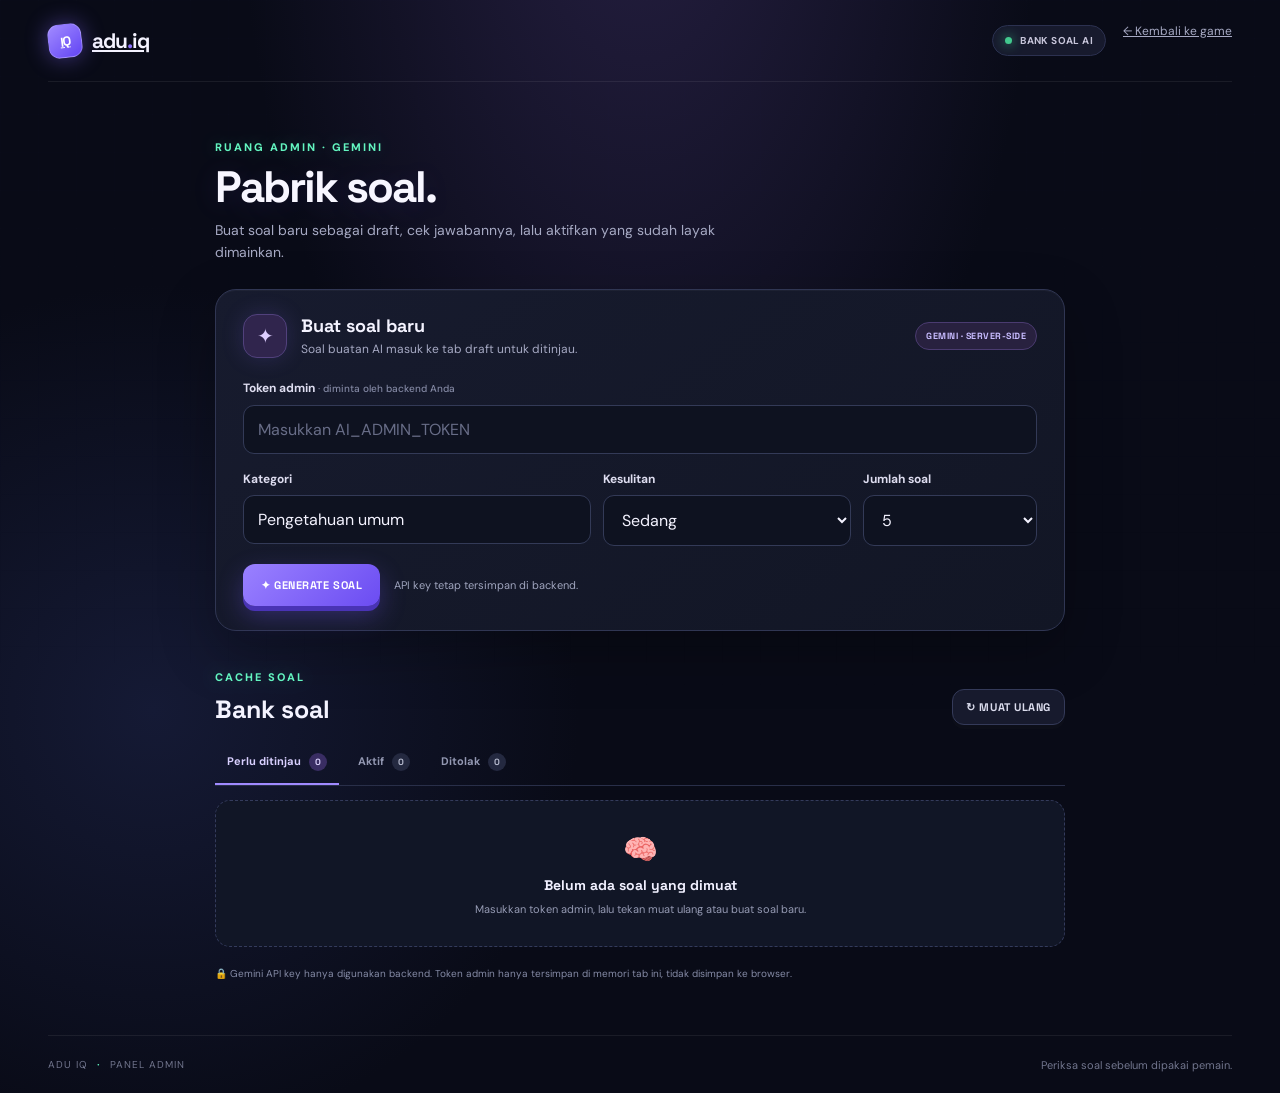
==== admin.html @ 0834efbc "Tambahkan game Adu IQ dan panel soal AI" ====
<!doctype html>
<html lang="id">
<head>
  <meta charset="utf-8" />
  <meta name="viewport" content="width=device-width, initial-scale=1" />
  <meta name="theme-color" content="#090b17" />
  <title>Bank Soal AI — Adu IQ</title>
  <link rel="preconnect" href="https://fonts.googleapis.com" />
  <link rel="preconnect" href="https://fonts.gstatic.com" crossorigin />
  <link href="https://fonts.googleapis.com/css2?family=DM+Sans:wght@400;500;600;700;800&family=Space+Grotesk:wght@500;600;700&display=swap" rel="stylesheet" />
  <link rel="stylesheet" href="styles.css" />
  <link rel="stylesheet" href="admin.css" />
  <link rel="stylesheet" href="ai.css" />
</head>
<body>
  <div class="app-shell">
    <header class="topbar">
      <a class="brand" href="./"><span class="brand-mark">IQ</span><span>adu<span class="brand-accent">.</span>iq</span></a>
      <div class="topbar-right"><span class="online"><i></i> BANK SOAL AI</span><a class="back-link" href="./">← Kembali ke game</a></div>
    </header>
    <main class="main-content admin-main">
      <div class="admin-intro"><span class="eyebrow">RUANG ADMIN · GEMINI</span><h1 class="page-title">Pabrik soal.</h1><p class="page-sub">Buat soal baru sebagai draft, cek jawabannya, lalu aktifkan yang sudah layak dimainkan.</p></div>
      <section class="panel admin-generator">
        <div class="admin-panel-title"><div><span class="admin-icon">✦</span><div><h2>Buat soal baru</h2><p>Soal buatan AI masuk ke tab draft untuk ditinjau.</p></div></div><span class="provider-chip">GEMINI · SERVER-SIDE</span></div>
        <form id="admin-form">
          <label class="field-label" for="admin-token">Token admin <small>· diminta oleh backend Anda</small></label>
          <input class="input" id="admin-token" type="password" autocomplete="current-password" placeholder="Masukkan AI_ADMIN_TOKEN" required />
          <div class="admin-fields">
            <div><label class="field-label" for="category">Kategori</label><input class="input" id="category" maxlength="60" value="Pengetahuan umum" /></div>
            <div><label class="field-label" for="difficulty">Kesulitan</label><select class="select" id="difficulty"><option value="mudah">Mudah</option><option value="sedang" selected>Sedang</option><option value="sulit">Sulit</option></select></div>
            <div><label class="field-label" for="count">Jumlah soal</label><select class="select" id="count"><option>3</option><option selected>5</option><option>10</option></select></div>
          </div>
          <div class="admin-actions"><button class="btn btn-primary" id="generate-btn" type="submit">✦ Generate soal</button><span class="admin-status" id="admin-status">API key tetap tersimpan di backend.</span></div>
        </form>
        <div class="setup-hint" id="setup-hint" hidden></div>
      </section>
      <section class="bank-section">
        <div class="bank-header"><div><span class="eyebrow">CACHE SOAL</span><h2>Bank soal</h2></div><button class="btn btn-outline btn-small" id="refresh-btn">↻ Muat ulang</button></div>
        <nav class="bank-tabs" aria-label="Status soal"><button class="bank-tab active" data-status="draft">Perlu ditinjau <span id="count-draft">0</span></button><button class="bank-tab" data-status="active">Aktif <span id="count-active">0</span></button><button class="bank-tab" data-status="rejected">Ditolak <span id="count-rejected">0</span></button></nav>
        <div id="question-list" class="question-list"><div class="empty-bank"><span>🧠</span><strong>Belum ada soal yang dimuat</strong><p>Masukkan token admin, lalu tekan muat ulang atau buat soal baru.</p></div></div>
      </section>
      <div class="security-note">🔒 Gemini API key hanya digunakan backend. Token admin hanya tersimpan di memori tab ini, tidak disimpan ke browser.</div>
    </main>
    <footer><span>ADU IQ <b>·</b> PANEL ADMIN</span><span>Periksa soal sebelum dipakai pemain.</span></footer>
  </div>
  <script src="admin.js"></script>
</body>
</html>
---- styles.css ----
:root{--ink:#19192d;--muted:#77788c;--paper:#f7f7fb;--purple:#7357ef;--purple-dark:#5d42dc;--mint:#a7f0d0;--coral:#ff887a;--line:#e9e8f0;--white:#fff;--shadow:0 18px 50px rgba(34,31,72,.09)}
*{box-sizing:border-box}body{margin:0;background:var(--paper);color:var(--ink);font-family:"DM Sans",sans-serif;min-height:100vh}button,input,select{font:inherit}button{cursor:pointer}.app-shell{max-width:1160px;margin:auto;padding:0 28px}.topbar{height:82px;display:flex;align-items:center;justify-content:space-between;border-bottom:1px solid var(--line)}.brand{display:flex;align-items:center;gap:10px;border:0;background:none;color:var(--ink);font-weight:800;font-size:20px;letter-spacing:-.7px}.brand-mark{width:34px;height:34px;background:var(--purple);color:white;border-radius:11px;display:grid;place-items:center;font:700 13px "Space Grotesk";transform:rotate(-7deg)}.brand-accent{color:var(--purple)}.topbar-right{display:flex;align-items:center;gap:17px}.online{font-size:12px;color:var(--muted);display:flex;align-items:center;gap:8px}.online i{width:7px;height:7px;background:#42c98e;border-radius:50%;box-shadow:0 0 0 4px #42c98e22}.avatar{border:0;background:#ece9ff;color:var(--purple);width:37px;height:37px;border-radius:50%;font-weight:800}.main-content{min-height:calc(100vh - 140px);padding:36px 0 54px}footer{height:58px;border-top:1px solid var(--line);display:flex;align-items:center;justify-content:space-between;font-size:10px;letter-spacing:1px;color:#a1a1b0}footer b{color:var(--purple);padding:0 5px}footer span:last-child{letter-spacing:0;font-size:11px}.hero{display:grid;grid-template-columns:1.03fr .97fr;gap:30px;align-items:center;min-height:360px;background:#fff;border:1px solid var(--line);border-radius:28px;padding:42px 52px;box-shadow:var(--shadow);overflow:hidden;position:relative}.eyebrow{color:var(--purple);font-size:11px;letter-spacing:2px;font-weight:800;text-transform:uppercase}.hero h1,.page-title{font:700 clamp(38px,5vw,62px)/1.02 "Space Grotesk",sans-serif;letter-spacing:-3px;margin:15px 0}.hero h1 em{font-style:normal;color:var(--purple)}.hero p{color:var(--muted);line-height:1.7;max-width:420px;font-size:15px}.hero-actions{display:flex;gap:10px;flex-wrap:wrap;margin-top:27px}.btn{border:0;border-radius:13px;padding:14px 18px;font-size:13px;font-weight:700;transition:.18s ease}.btn:hover{transform:translateY(-2px)}.btn-primary{background:var(--purple);color:#fff;box-shadow:0 8px 20px #7357ef33}.btn-primary:hover{background:var(--purple-dark)}.btn-light{background:#f2f0ff;color:var(--purple)}.btn-outline{background:#fff;border:1px solid var(--line);color:var(--ink)}.btn-small{padding:10px 13px;font-size:12px}.hero-art{height:270px;position:relative;display:grid;place-items:center}.orbit{position:absolute;width:245px;height:245px;border:1px solid #e8e3ff;border-radius:50%;transform:rotate(-22deg)}.orbit:before,.orbit:after{content:"";position:absolute;border:1px solid #f1efff;border-radius:50%;inset:22px}.orbit:after{inset:-18px 30px;transform:rotate(55deg)}.brain-card{width:195px;height:210px;border-radius:28px;background:linear-gradient(145deg,#8066f7,#5f45db);box-shadow:0 22px 48px #654bdb48;transform:rotate(7deg);display:flex;flex-direction:column;align-items:center;justify-content:center;color:white;position:relative;z-index:1}.brain{font-size:76px;line-height:1;filter:drop-shadow(0 7px 4px #402ca066)}.brain-card span:last-child{font:700 15px "Space Grotesk";margin-top:14px;letter-spacing:1px}.float{position:absolute;z-index:2;border-radius:14px;background:#fff;box-shadow:0 9px 25px #221f481a;padding:11px 14px;font-size:12px;font-weight:700}.float.one{top:30px;right:20px;transform:rotate(6deg)}.float.two{bottom:27px;left:12px;transform:rotate(-6deg)}.float.three{right:6px;bottom:40px;background:var(--mint);transform:rotate(5deg)}.float b{color:var(--purple)}.section-heading{display:flex;align-items:end;justify-content:space-between;margin:35px 1px 15px}.section-heading h2{font:700 20px "Space Grotesk";margin:0;letter-spacing:-.5px}.section-heading span{font-size:12px;color:var(--muted)}.mode-grid{display:grid;grid-template-columns:repeat(3,1fr);gap:14px}.mode-card{border:1px solid var(--line);background:#fff;border-radius:19px;padding:22px;min-height:150px;position:relative;transition:.2s}.mode-card:hover{transform:translateY(-3px);box-shadow:var(--shadow)}.mode-icon{font-size:24px;margin-bottom:15px}.mode-card h3{font:700 16px "Space Grotesk";margin:0 0 6px}.mode-card p{margin:0;color:var(--muted);font-size:12px;line-height:1.55}.arrow{position:absolute;right:19px;top:20px;color:#a5a4b3;font-size:18px}.mode-card.highlight{background:#f0edff;border-color:#e6e1ff}.pill{display:inline-flex;padding:6px 9px;background:#e5e0ff;color:var(--purple);font-size:10px;font-weight:800;border-radius:99px;margin-top:12px}.page-wrap{max-width:760px;margin:0 auto}.back-link{border:0;background:none;color:var(--muted);font-size:12px;padding:4px 0;margin-bottom:20px}.back-link:hover{color:var(--purple)}.page-title{font-size:39px;letter-spacing:-2px;margin:8px 0}.page-sub{color:var(--muted);font-size:14px;line-height:1.6;margin:0 0 26px}.panel{background:#fff;border:1px solid var(--line);border-radius:21px;padding:26px;box-shadow:0 10px 30px #221f4808}.field-label{display:block;font-weight:700;font-size:12px;margin-bottom:9px}.input,.select{border:1px solid var(--line);background:#fbfbfd;border-radius:11px;padding:13px 14px;width:100%;outline:none;color:var(--ink)}.input:focus,.select:focus{border-color:#a899ff;box-shadow:0 0 0 3px #7357ef17}.row{display:grid;grid-template-columns:1fr 1fr;gap:14px}.form-row{margin:17px 0}.full{width:100%}.divider{display:flex;align-items:center;gap:14px;color:#aaa;font-size:11px;margin:17px 0}.divider:before,.divider:after{content:"";height:1px;background:var(--line);flex:1}.code-input{text-transform:uppercase;letter-spacing:5px;font:700 21px "Space Grotesk";text-align:center}.room-code{display:inline-flex;align-items:center;gap:12px;background:#f0edff;padding:13px 16px;border-radius:13px;font:700 22px "Space Grotesk";letter-spacing:4px;color:var(--purple)}.room-code button{border:0;background:white;color:var(--purple);border-radius:9px;padding:7px 9px;font-size:11px;letter-spacing:0}.players{display:flex;flex-direction:column;gap:9px;margin:19px 0}.player-row{display:flex;align-items:center;gap:11px;background:#fafafd;border:1px solid #f0eff5;border-radius:12px;padding:10px 12px;font-size:13px}.player-dot{width:31px;height:31px;display:grid;place-items:center;border-radius:10px;background:#e8e4ff;color:var(--purple);font-weight:800}.player-row small{margin-left:auto;color:#36a873;font-size:10px}.notice{background:#fff8e7;color:#8f7027;padding:12px 14px;border-radius:11px;font-size:11px;line-height:1.5;margin:16px 0}.quiz-top{display:flex;align-items:center;justify-content:space-between;margin-bottom:18px}.progress-label{font-size:12px;color:var(--muted);font-weight:700}.progress-label b{color:var(--ink)}.timer{width:52px;height:52px;border-radius:50%;background:#f0edff;color:var(--purple);display:grid;place-items:center;font:700 16px "Space Grotesk";position:relative}.timer.urgent{background:#fff0ed;color:#ea5b4b}.progress{height:6px;border-radius:10px;background:#e9e7f2;overflow:hidden;margin-bottom:26px}.progress div{height:100%;background:var(--purple);border-radius:10px;transition:width .3s}.category-tag{display:inline-flex;color:#7462cf;background:#f2efff;border-radius:7px;padding:6px 9px;font-size:10px;font-weight:800;letter-spacing:.5px;text-transform:uppercase}.question{font:700 clamp(23px,4vw,32px)/1.25 "Space Grotesk";letter-spacing:-1px;margin:14px 0 21px}.answers{display:grid;grid-template-columns:1fr 1fr;gap:10px}.answer{border:1px solid var(--line);background:white;text-align:left;border-radius:13px;padding:15px;display:flex;align-items:center;gap:12px;font-weight:600;font-size:13px;transition:.15s}.answer:hover:not(:disabled){border-color:#b9adff;background:#faf9ff;transform:translateY(-1px)}.answer .letter{width:28px;height:28px;flex:none;border-radius:8px;display:grid;place-items:center;background:#f3f2f7;color:#848395;font:700 12px "Space Grotesk"}.answer.selected{border-color:#8773f5;background:#f4f1ff}.answer.correct{border-color:#69d3a5;background:#edfff6}.answer.wrong{border-color:#ff9b8d;background:#fff3f0}.answer.correct .letter{background:#a7f0d0;color:#16764d}.answer.wrong .letter{background:#ffc5bb;color:#aa4235}.feedback{margin-top:15px;padding:15px;border-radius:13px;display:none;font-size:12px;line-height:1.55}.feedback.show{display:block}.feedback.good{background:#ecfff5;color:#267650}.feedback.bad{background:#fff2ef;color:#a9493d}.quiz-bottom{display:flex;align-items:center;justify-content:space-between;margin-top:18px;color:var(--muted);font-size:11px}.score-chip{background:#f5f4fa;padding:8px 11px;border-radius:9px;font-weight:700;color:var(--ink)}.result-head{text-align:center;padding:26px 0 15px}.result-emoji{font-size:48px}.result-head .page-title{margin:8px 0}.result-head p{color:var(--muted);font-size:13px}.result-score{display:inline-flex;align-items:baseline;gap:6px;background:#f0edff;border-radius:12px;padding:9px 14px;color:var(--purple);font:700 20px "Space Grotesk"}.result-score small{font:600 10px "DM Sans";color:#8173c9}.result-stats{display:grid;grid-template-columns:repeat(3,1fr);gap:10px;margin:22px 0}.stat{background:#fafafd;border:1px solid #f0eff5;padding:14px;border-radius:13px;text-align:center}.stat strong{font:700 21px "Space Grotesk";display:block}.stat span{font-size:10px;color:var(--muted)}.review-list{display:flex;flex-direction:column;gap:9px}.review-row{display:flex;align-items:flex-start;gap:10px;padding:12px;background:#fafafd;border-radius:11px;font-size:12px}.review-icon{font-size:15px}.review-row strong{display:block;margin-bottom:3px}.review-row small{color:var(--muted);line-height:1.45}.result-actions{display:flex;justify-content:center;gap:10px;margin-top:20px}.instructions{display:grid;gap:10px}.instruction{display:flex;gap:13px;padding:15px;background:#fafafd;border-radius:13px}.instruction b{color:var(--purple);font:700 16px "Space Grotesk"}.instruction strong{font-size:13px}.instruction p{margin:4px 0 0;color:var(--muted);font-size:11px;line-height:1.5}.settings-line{display:flex;align-items:center;justify-content:space-between;padding:17px 0;border-bottom:1px solid var(--line)}.settings-line:last-child{border:0}.settings-line strong{font-size:13px}.settings-line small{display:block;color:var(--muted);font-size:11px;margin-top:3px}.switch{accent-color:var(--purple);width:18px;height:18px}.toast{position:fixed;bottom:23px;left:50%;transform:translate(-50%,15px);padding:12px 17px;background:#24233c;color:white;border-radius:11px;font-size:12px;opacity:0;pointer-events:none;transition:.2s;z-index:10;box-shadow:var(--shadow)}.toast.show{opacity:1;transform:translate(-50%,0)}.empty-room{text-align:center;padding:24px;background:#fafafd;border-radius:14px}.empty-room .room-emoji{font-size:32px}.empty-room strong{display:block;font-size:13px;margin:7px}.empty-room p{font-size:11px;color:var(--muted);line-height:1.5;max-width:330px;margin:0 auto}
@media(max-width:760px){.app-shell{padding:0 17px}.topbar{height:68px}.main-content{padding:22px 0 35px}.hero{grid-template-columns:1fr;padding:30px 25px;gap:0}.hero h1{font-size:45px}.hero-art{height:220px;grid-row:1}.brain-card{width:155px;height:170px}.brain{font-size:60px}.orbit{width:200px;height:200px}.float.one{right:10%}.float.two{left:6%}.float.three{right:6%}.mode-grid{grid-template-columns:1fr}.mode-card{min-height:125px}.section-heading{margin-top:27px}.section-heading span{font-size:10px}.page-title{font-size:34px}.panel{padding:20px}.answers{grid-template-columns:1fr}.answer{padding:12px}.row{grid-template-columns:1fr}.result-stats{gap:6px}.stat{padding:11px 5px}.stat strong{font-size:18px}footer{font-size:9px}footer span:last-child{max-width:150px;text-align:right;font-size:10px}.online{display:none}}

/* Arcade skin: move the interface from a web dashboard into a playful game HUD. */
:root{--ink:#f4f3ff;--muted:#a6a9c3;--paper:#090b17;--purple:#8c72ff;--purple-dark:#7156f2;--mint:#63f5c0;--coral:#ff7a8c;--line:#252a42;--white:#14182a;--shadow:0 18px 60px #0008}
body{background:radial-gradient(ellipse at 50% -20%,#272044 0,transparent 45%),radial-gradient(circle at 12% 65%,#151a35 0,transparent 32%),#090b17;color:var(--ink);overflow-x:hidden}
body:before{content:"";position:fixed;inset:0;pointer-events:none;opacity:.18;z-index:-1;background-image:linear-gradient(#42496b22 1px,transparent 1px),linear-gradient(90deg,#42496b22 1px,transparent 1px);background-size:38px 38px;mask-image:linear-gradient(to bottom,#000,transparent 88%)}
.app-shell{max-width:1240px}.topbar{border-bottom:1px solid #ffffff12}.brand{color:var(--ink);font:700 21px "Space Grotesk";letter-spacing:-1px}.brand-mark{background:linear-gradient(145deg,#a18aff,#6245f4);box-shadow:0 0 22px #8066f777;transform:rotate(-7deg);border:1px solid #c1b4ff66}.online{color:#c7c5da;background:#171a2d;border:1px solid #2c3150;padding:8px 12px;border-radius:99px;font-size:10px;letter-spacing:.4px;text-transform:uppercase;font-weight:700}.online i{box-shadow:0 0 12px #42c98e}.avatar{background:#24213c;color:#c9bcff;border:1px solid #55489b;font-family:"Space Grotesk";box-shadow:0 0 15px #7357ef22}.main-content{min-height:calc(100vh - 140px)}footer{color:#71758d;border-top:1px solid #ffffff12}footer b{color:var(--mint)}
.hero{background:linear-gradient(125deg,#15192c 0%,#17152c 52%,#211a3d 100%);border:1px solid #47406e;border-radius:28px;box-shadow:0 20px 70px #0006,inset 0 1px #ffffff12;position:relative}.hero:after{content:"";position:absolute;inset:0;border-radius:inherit;pointer-events:none;background:linear-gradient(110deg,transparent 25%,#ffffff05 49%,transparent 68%)}.hero h1{color:#f8f7ff;text-shadow:0 5px 35px #8d72ff38}.hero h1 em{color:#a394ff;text-shadow:0 0 27px #8c72ff77}.eyebrow{color:var(--mint);text-shadow:0 0 18px #63f5c055}.hero p{color:#adb0c6}.btn{position:relative;isolation:isolate;overflow:hidden;border-radius:12px;text-transform:uppercase;letter-spacing:.55px;font:700 11px "Space Grotesk";transition:transform .14s cubic-bezier(.2,.9,.3,1.4),box-shadow .2s,background .2s,border-color .2s}.btn:active,.btn.is-pressed{transform:translateY(2px) scale(.97)!important}.btn-primary{background:linear-gradient(135deg,#9a81ff,#6b4cf2);box-shadow:0 5px 0 #4933b5,0 10px 26px #7357ef55;color:white}.btn-primary:hover{background:linear-gradient(135deg,#ad9aff,#8066ff);box-shadow:0 5px 0 #4933b5,0 0 28px #8b73ff77}.btn-light{background:#252141;border:1px solid #514580;color:#d8ceff;box-shadow:0 4px 0 #171329}.btn-outline{background:#171a2d;border:1px solid #343a59;color:#dbdced;box-shadow:0 4px 0 #0c0e19}.btn-outline:hover,.btn-light:hover{border-color:#8c72ff;box-shadow:0 4px 0 #0c0e19,0 0 18px #7357ef44}.hero-art{filter:saturate(1.1)}.orbit{border-color:#8271d444;animation:orbit-spin 24s linear infinite}.orbit:before,.orbit:after{border-color:#887aff26}.brain-card{background:linear-gradient(145deg,#a18aff,#5f42e9);box-shadow:0 20px 52px #7657ff55,0 0 60px #7557ff22;animation:float-card 4s ease-in-out infinite}.brain{filter:drop-shadow(0 8px 6px #28136588);animation:brain-bob 3s ease-in-out infinite}.float{background:#20243a;color:#e7e6f2;border:1px solid #383e5f;box-shadow:0 10px 30px #0006;animation:float-card 4s ease-in-out infinite}.float.two{animation-delay:-1.2s}.float.three{animation-delay:-2.3s;background:#163c38;color:#adffe0;border-color:#32756a}.float b{color:#ae9dff}.section-heading h2{color:#f5f4ff}.section-heading span{color:#898da8}.mode-card{background:linear-gradient(145deg,#161a2d,#121626);border:1px solid #292f49;box-shadow:0 9px 26px #0003;color:var(--ink)}.mode-card:hover{border-color:#7965db;box-shadow:0 10px 34px #513bb433,0 0 0 1px #8a75ef22}.mode-card.highlight{background:linear-gradient(145deg,#211d3c,#181a30);border-color:#51427f}.mode-icon{filter:drop-shadow(0 0 10px #8d72ff33)}.mode-card h3{color:#f6f4ff}.mode-card p{color:#a0a4bd}.arrow{color:#9e91ed}.pill{background:#31275c;color:#c8baff;border:1px solid #514182}
.back-link{color:#a6a9c3}.back-link:hover{color:var(--mint)}.page-title{color:#f7f6ff;text-shadow:0 4px 28px #8c72ff22}.page-sub{color:#a6a9c3}.panel{background:linear-gradient(145deg,#171b2e,#121625);border:1px solid #303653;box-shadow:0 20px 55px #0004,inset 0 1px #ffffff09}.field-label{color:#deddf0}.input,.select{background:#0e1220;border:1px solid #333a57;color:#f4f3ff}.input::placeholder{color:#686d87}.input:focus,.select:focus{border-color:#8872fa;box-shadow:0 0 0 3px #7357ef22}.divider{color:#747994}.divider:before,.divider:after{background:#303653}.code-input{color:#c2b3ff}.room-code{background:#282244;color:#c7baff;border:1px solid #544583;box-shadow:0 0 24px #7357ef22}.room-code button{background:#3b315d;color:#e4dcff}.player-row,.empty-room{background:#111626;border:1px solid #292f48;color:#e9e8f6}.player-dot{background:#302752;color:#d6caff}.player-row small{color:#63f5c0}.notice{background:#30291b;color:#ead08b;border:1px solid #5c4b2c}.quiz-top{margin-bottom:16px}.progress-label{color:#a6a9c3;letter-spacing:1px}.progress-label b{color:#f4f3ff}.timer{background:#252044;border:1px solid #514182;color:#c2b1ff;box-shadow:0 0 19px #7357ef2d,inset 0 0 14px #7357ef15}.timer.urgent{background:#3e1e2a;color:#ff9eae;border-color:#a8405d;box-shadow:0 0 20px #ff557755;animation:timer-pulse .7s infinite alternate}.progress{background:#242940;border:1px solid #303653;height:8px}.progress div{background:linear-gradient(90deg,#71f1c4,#a08aff 65%,#d27aff);box-shadow:0 0 14px #9073ff99}.category-tag{color:#c4b7ff;background:#292247;border:1px solid #45396e}.question{color:#f6f5ff;text-shadow:0 4px 20px #0004}.answer{background:#14192a;border:1px solid #303653;color:#e6e6f4;box-shadow:0 3px 0 #0a0c16;text-transform:none;letter-spacing:0;font-family:"DM Sans",sans-serif;line-height:1.4;transition:transform .15s cubic-bezier(.2,.9,.3,1.4),border .15s,background .15s,box-shadow .15s}.answer:hover:not(:disabled){border-color:#8974ed;background:#211d38;box-shadow:0 3px 0 #0a0c16,0 0 18px #7357ef29}.answer .letter{background:#272c43;color:#b3b6ca;border:1px solid #3c4260}.answer.selected{border-color:#a291ff;background:#282144;box-shadow:0 0 20px #7357ef44}.answer.correct{border-color:#48c89b;background:#12332e;box-shadow:0 0 22px #49d5a340;animation:answer-pop .32s cubic-bezier(.2,.9,.3,1.3)}.answer.wrong{border-color:#fc718a;background:#3a1b2a;box-shadow:0 0 18px #ff5a7830;animation:answer-shake .3s}.answer.correct .letter{background:#1c634c;color:#a3ffda;border-color:#39a77d}.answer.wrong .letter{background:#743047;color:#ffc3ce;border-color:#a64c67}.feedback.good{background:#12332e;color:#b2ffe0;border:1px solid #2f785f;animation:feedback-in .3s ease-out}.feedback.bad{background:#381d2a;color:#ffc1ca;border:1px solid #814055;animation:feedback-in .3s ease-out}.quiz-bottom{color:#9b9fb7}.score-chip{background:#24213b;color:#d7ccff;border:1px solid #463a70}.result-head p{color:#a6a9c3}.result-score{background:#292246;color:#d0c4ff;border:1px solid #59478e;box-shadow:0 0 25px #7357ef2b}.result-score small{color:#aa9cd9}.stat,.review-row{background:#111626;border:1px solid #292f48;color:#f3f2ff}.stat span,.review-row small{color:#a6a9c3}.instruction{background:#111626;border:1px solid #292f48}.instruction strong{color:#f3f2ff}.instruction p{color:#a6a9c3}.settings-line{border-bottom-color:#303653}.settings-line strong{color:#f2f1ff}.settings-line small{color:#969bb4}.switch{accent-color:#9a81ff}.toast{background:#292641;border:1px solid #625390;box-shadow:0 8px 30px #0008;color:#f6f4ff}
.screen-enter{animation:screen-enter .38s cubic-bezier(.18,.75,.25,1) both}.ripple{position:absolute;z-index:0;border-radius:50%;background:#ffffff55;transform:scale(0);animation:ripple .48s ease-out forwards;pointer-events:none;mix-blend-mode:screen}.answer,.back-link{position:relative;overflow:hidden;touch-action:manipulation}.confetti{position:fixed;z-index:9;top:-12px;left:var(--x);width:7px;height:12px;border-radius:2px;background:var(--c);animation:confetti-fall var(--d) ease-in var(--delay) forwards;pointer-events:none;box-shadow:0 0 8px var(--c)}.no-motion *, .no-motion *:before,.no-motion *:after{animation:none!important;transition:none!important;scroll-behavior:auto!important}
@keyframes screen-enter{from{opacity:0;transform:translateY(14px) scale(.99);filter:blur(3px)}to{opacity:1;transform:translateY(0) scale(1);filter:blur(0)}}@keyframes orbit-spin{to{transform:rotate(338deg)}}@keyframes float-card{0%,100%{translate:0 0}50%{translate:0 -8px}}@keyframes brain-bob{0%,100%{transform:translateY(0) rotate(-2deg)}50%{transform:translateY(-7px) rotate(2deg)}}@keyframes timer-pulse{to{transform:scale(1.08)}}@keyframes answer-pop{50%{transform:scale(1.025)}}@keyframes answer-shake{25%{transform:translateX(-4px)}75%{transform:translateX(4px)}}@keyframes feedback-in{from{opacity:0;transform:translateY(7px)}to{opacity:1;transform:translateY(0)}}@keyframes ripple{to{transform:scale(4);opacity:0}}@keyframes confetti-fall{to{transform:translate3d(var(--drift),110vh,0) rotate(720deg);opacity:.1}}
@media(max-width:760px){.hero{background:linear-gradient(145deg,#171b2d,#201a3a)}.panel{box-shadow:0 13px 40px #0004}.answer:active{transform:scale(.985)}.mode-card{background:linear-gradient(145deg,#161a2d,#121626)}}
@media(prefers-reduced-motion:reduce){*,*:before,*:after{scroll-behavior:auto!important;animation-duration:.01ms!important;animation-iteration-count:1!important;transition-duration:.01ms!important}}
---- admin.css ----
.admin-main {
  max-width: 850px;
  margin: 0 auto;
}
.admin-intro {
  margin: 17px 0 25px;
}
.admin-intro .page-title {
  font-size: 44px;
  margin: 9px 0;
}
.admin-intro .page-sub {
  max-width: 540px;
  margin: 0;
}
.admin-generator {
  padding: 24px 27px;
}
.admin-panel-title,
.admin-panel-title > div,
.admin-actions,
.bank-header {
  display: flex;
  align-items: center;
  justify-content: space-between;
  gap: 14px;
}
.admin-panel-title > div {
  justify-content: flex-start;
}
.admin-icon {
  width: 44px;
  height: 44px;
  border-radius: 14px;
  display: grid;
  place-items: center;
  color: #ddceff;
  background: #30254d;
  border: 1px solid #51417c;
  font-size: 20px;
  box-shadow: 0 0 22px #8c72ff2c;
}
.admin-panel-title h2,
.bank-header h2 {
  margin: 0;
  font: 700 18px "Space Grotesk";
}
.admin-panel-title p {
  margin: 4px 0 0;
  color: #a6a9c3;
  font-size: 12px;
}
.provider-chip {
  color: #c8bcff;
  background: #28213f;
  border: 1px solid #4a3b70;
  border-radius: 99px;
  padding: 7px 10px;
  white-space: nowrap;
  font: 700 9px "Space Grotesk";
  letter-spacing: 0.5px;
}
.admin-generator form {
  margin-top: 22px;
}
.field-label small {
  font-weight: 500;
  color: #8388a3;
}
.admin-fields {
  display: grid;
  grid-template-columns: 1.4fr 1fr 0.7fr;
  gap: 12px;
  margin-top: 17px;
}
.admin-fields .field-label {
  margin-bottom: 8px;
}
.admin-actions {
  justify-content: flex-start;
  margin-top: 18px;
}
.admin-status {
  font-size: 11px;
  color: #9fa4bd;
}
.admin-status.loading {
  color: #c6b5ff;
}
.admin-status.success {
  color: #75e6b7;
}
.admin-status.error {
  color: #ff9aac;
}
.setup-hint {
  margin-top: 14px;
  padding: 13px 15px;
  color: #ffe3a0;
  background: #332a1c;
  border: 1px solid #5f4c2f;
  border-radius: 11px;
  font-size: 12px;
  line-height: 1.6;
}
.bank-section {
  margin-top: 34px;
}
.bank-header {
  align-items: flex-end;
}
.bank-header h2 {
  font-size: 25px;
  margin-top: 7px;
}
.bank-tabs {
  display: flex;
  gap: 7px;
  margin: 17px 0 14px;
  border-bottom: 1px solid #292f49;
}
.bank-tab {
  border: 0;
  background: none;
  color: #9398b2;
  padding: 11px 12px 12px;
  font-size: 11px;
  font-weight: 700;
  border-bottom: 2px solid transparent;
  transition: 0.16s;
}
.bank-tab span {
  margin-left: 5px;
  display: inline-grid;
  place-items: center;
  min-width: 18px;
  height: 18px;
  padding: 0 4px;
  border-radius: 99px;
  background: #242940;
  color: #b9bdd0;
  font: 700 9px "Space Grotesk";
}
.bank-tab.active {
  color: #d9d0ff;
  border-color: #a08aff;
}
.bank-tab.active span {
  background: #392d63;
  color: #ddd4ff;
}
.question-list {
  display: grid;
  gap: 11px;
}
.question-card {
  background: linear-gradient(145deg, #171b2e, #121625);
  border: 1px solid #303653;
  border-radius: 15px;
  padding: 17px 18px;
  box-shadow: 0 10px 28px #0003;
  animation: feedback-in 0.24s ease-out;
}
.question-card-head {
  display: flex;
  align-items: center;
  gap: 7px;
  margin-bottom: 10px;
}
.question-card-head .category-tag {
  font-size: 9px;
}
.status-chip {
  margin-left: auto;
  border-radius: 99px;
  padding: 5px 8px;
  background: #252940;
  color: #c1c5d8;
  font: 700 9px "Space Grotesk";
  text-transform: uppercase;
}
.status-chip.active {
  background: #123c32;
  color: #a3f6d6;
}
.status-chip.rejected {
  background: #3c1d2a;
  color: #ffb7c3;
}
.question-card h3 {
  margin: 0 0 10px;
  color: #f5f4ff;
  font: 600 15px/1.45 "DM Sans";
}
.draft-options {
  display: grid;
  grid-template-columns: 1fr 1fr;
  gap: 7px;
}
.draft-option {
  padding: 8px 10px;
  border-radius: 8px;
  background: #101525;
  border: 1px solid #292f48;
  color: #bfc2d5;
  font-size: 11px;
}
.draft-option.answer {
  color: #a8ffdc;
  background: #12332e;
  border-color: #32755f;
}
.draft-explanation {
  margin-top: 11px;
  color: #a6a9c3;
  font-size: 11px;
  line-height: 1.5;
  padding-left: 10px;
  border-left: 2px solid #7665c6;
}
.question-meta {
  margin-top: 10px;
  color: #777e9b;
  font-size: 9px;
}
.question-card-actions {
  display: flex;
  gap: 8px;
  justify-content: flex-end;
  margin-top: 13px;
}
.question-card-actions .btn {
  padding: 9px 11px;
  font-size: 9px;
}
.btn-success {
  background: #164332;
  color: #aaffda;
  border: 1px solid #2b7658;
  box-shadow: 0 3px 0 #0c251d;
}
.btn-danger {
  background: #3a1d2b;
  color: #ffbfca;
  border: 1px solid #713b51;
  box-shadow: 0 3px 0 #24111a;
}
.empty-bank {
  padding: 30px 18px;
  background: #111626;
  border: 1px dashed #343b5c;
  border-radius: 15px;
  text-align: center;
}
.empty-bank span {
  font-size: 28px;
}
.empty-bank strong {
  display: block;
  color: #f1f0ff;
  margin: 8px;
  font: 700 14px "Space Grotesk";
}
.empty-bank p {
  margin: 0;
  color: #959ab3;
  font-size: 11px;
}
.security-note {
  margin-top: 19px;
  color: #858ba6;
  font-size: 10px;
  line-height: 1.55;
}
.security-note:first-letter {
  color: #63f5c0;
}
@media (max-width: 640px) {
  .admin-generator {
    padding: 19px;
  }
  .admin-panel-title {
    align-items: flex-start;
  }
  .admin-panel-title > div {
    align-items: flex-start;
  }
  .provider-chip {
    font-size: 8px;
  }
  .admin-fields {
    grid-template-columns: 1fr 1fr;
  }
  .admin-fields > div:first-child {
    grid-column: 1/-1;
  }
  .admin-actions {
    align-items: flex-start;
    flex-direction: column;
  }
  .bank-tab {
    font-size: 10px;
    padding: 10px 7px;
  }
  .draft-options {
    grid-template-columns: 1fr;
  }
  .question-card {
    padding: 14px;
  }
  .question-card-actions {
    flex-wrap: wrap;
  }
  .admin-intro .page-title {
    font-size: 38px;
  }
}
---- ai.css ----
.admin-shortcut{font-size:10px;font-weight:800;letter-spacing:.4px;text-transform:uppercase;color:#c9bcff;background:#221d39;border:1px solid #46396c;border-radius:10px;padding:9px 12px;text-decoration:none;transition:.16s}.admin-shortcut:hover{color:#f3ecff;border-color:#9580ff;box-shadow:0 0 16px #8c72ff35}.loading-wrap{min-height:390px;display:flex;flex-direction:column;align-items:center;justify-content:center;text-align:center}.loading-wrap .page-title{font-size:clamp(30px,5vw,48px)}.loading-wrap .page-sub{max-width:400px}.loading-orbit{width:112px;height:112px;border:1px solid #554784;border-radius:50%;display:grid;place-items:center;margin-bottom:25px;box-shadow:0 0 34px #7357ef33,inset 0 0 25px #7357ef22;position:relative;animation:orbit-spin 4s linear infinite}.loading-orbit:before,.loading-orbit:after{content:"";position:absolute;inset:10px;border:1px dashed #9580ff77;border-radius:50%}.loading-orbit:after{inset:-8px 26px;transform:rotate(58deg)}.loading-orbit span{font-size:43px;animation:brain-bob 1.4s ease-in-out infinite}.no-motion *, .no-motion *:before, .no-motion *:after{animation:none!important;transition:none!important;scroll-behavior:auto!important}@media(max-width:760px){.admin-shortcut{font-size:0;padding:9px 10px}.admin-shortcut:first-letter{font-size:14px}}
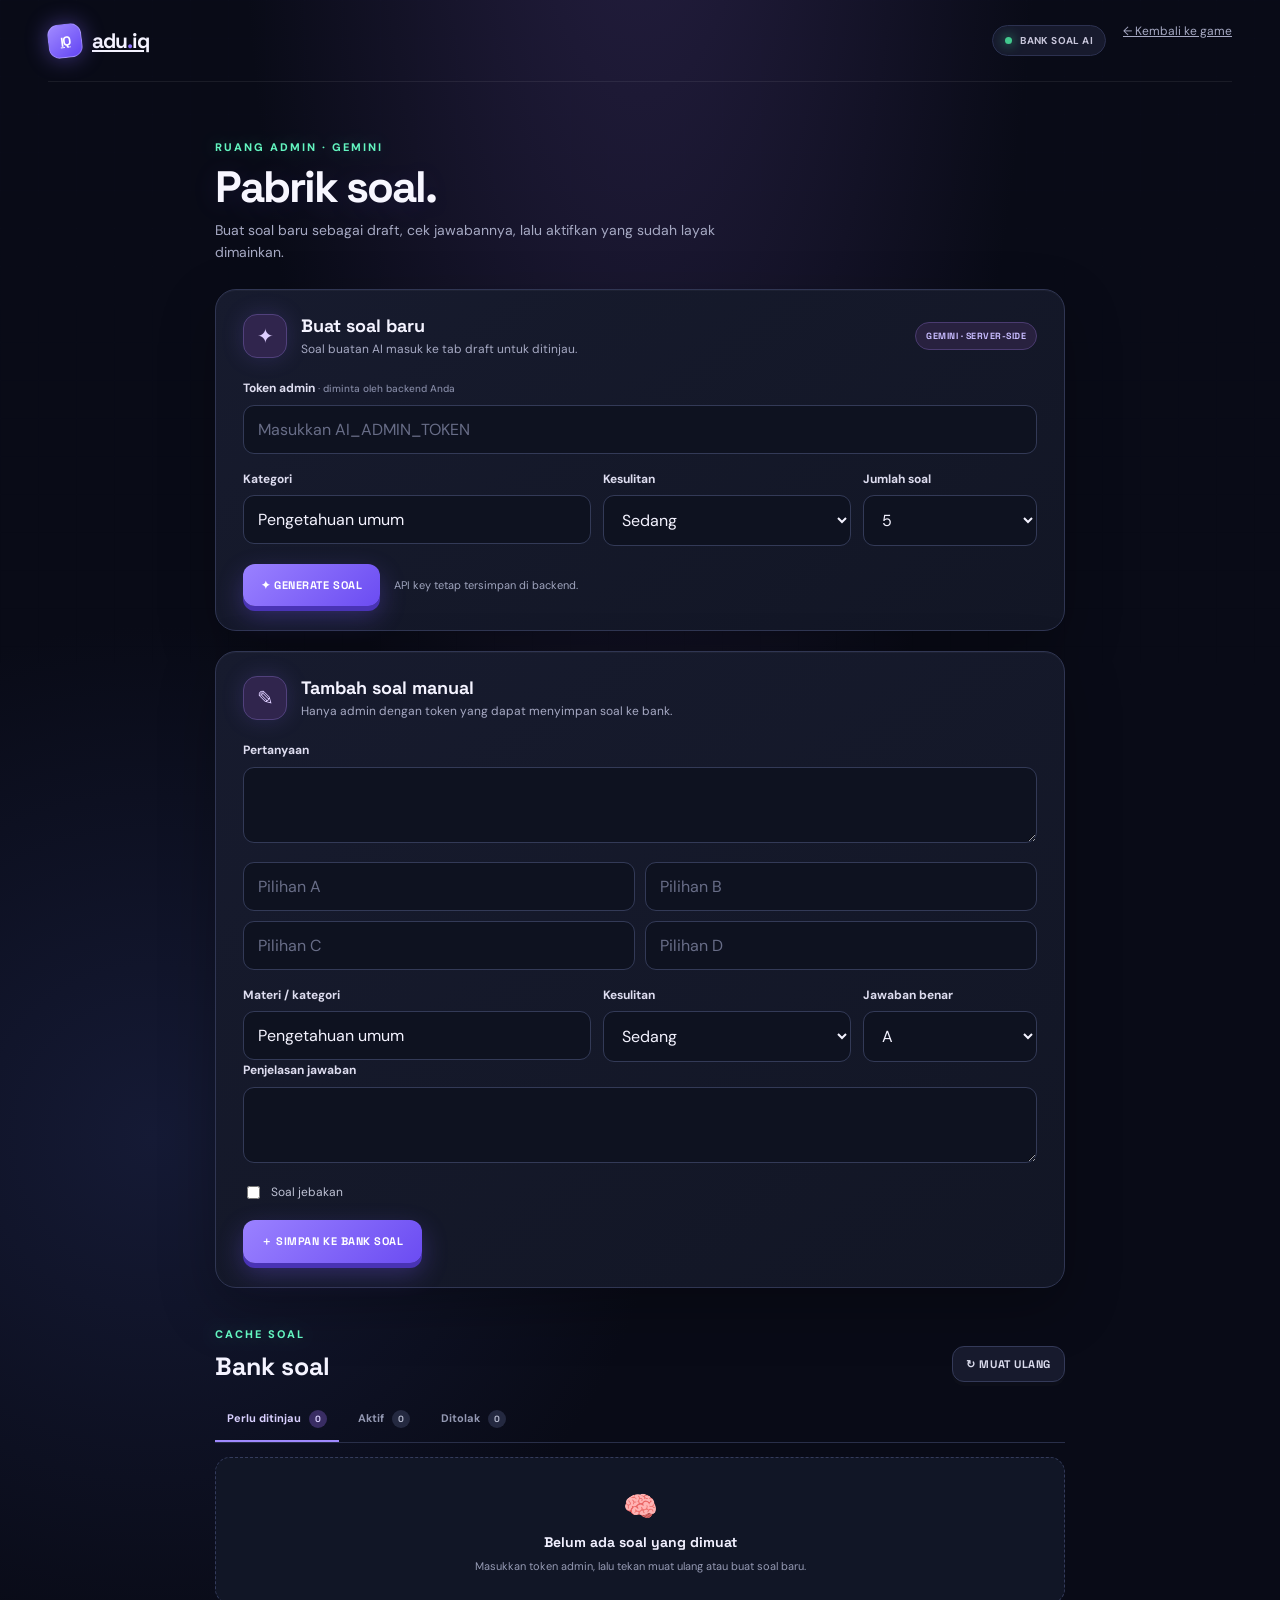
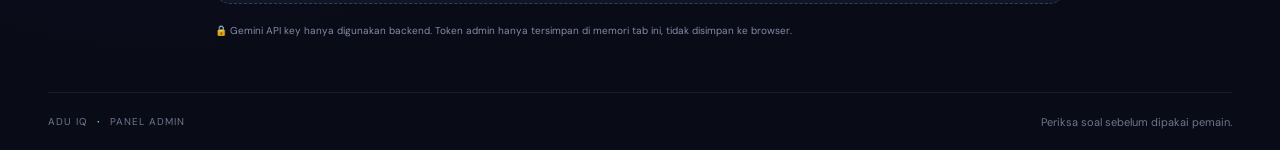
==== commit efc18b65: "Tambahkan pilihan soal khusus room dan soal manual admin" ====
--- a/admin.html
+++ b/admin.html
@@ -34,6 +34,17 @@
         </form>
         <div class="setup-hint" id="setup-hint" hidden></div>
       </section>
+      <section class="panel admin-generator" style="margin-top:20px">
+        <div class="admin-panel-title"><div><span class="admin-icon">✎</span><div><h2>Tambah soal manual</h2><p>Hanya admin dengan token yang dapat menyimpan soal ke bank.</p></div></div></div>
+        <form id="manual-form">
+          <label class="field-label" for="manual-question">Pertanyaan</label><textarea class="input" id="manual-question" maxlength="320" rows="3" required></textarea>
+          <div class="manual-options"><input class="input" id="manual-a" maxlength="120" placeholder="Pilihan A" required /><input class="input" id="manual-b" maxlength="120" placeholder="Pilihan B" required /><input class="input" id="manual-c" maxlength="120" placeholder="Pilihan C" required /><input class="input" id="manual-d" maxlength="120" placeholder="Pilihan D" required /></div>
+          <div class="admin-fields"><div><label class="field-label" for="manual-category">Materi / kategori</label><input class="input" id="manual-category" maxlength="40" value="Pengetahuan umum" /></div><div><label class="field-label" for="manual-difficulty">Kesulitan</label><select class="select" id="manual-difficulty"><option value="mudah">Mudah</option><option value="sedang" selected>Sedang</option><option value="sulit">Sulit</option></select></div><div><label class="field-label" for="manual-correct">Jawaban benar</label><select class="select" id="manual-correct"><option value="0">A</option><option value="1">B</option><option value="2">C</option><option value="3">D</option></select></div></div>
+          <label class="field-label" for="manual-explanation">Penjelasan jawaban</label><textarea class="input" id="manual-explanation" maxlength="500" rows="2" required></textarea>
+          <label class="manual-check"><input type="checkbox" id="manual-trap" /> Soal jebakan</label>
+          <div class="admin-actions"><button class="btn btn-primary" type="submit">＋ Simpan ke bank soal</button><span class="admin-status" id="manual-status"></span></div>
+        </form>
+      </section>
       <section class="bank-section">
         <div class="bank-header"><div><span class="eyebrow">CACHE SOAL</span><h2>Bank soal</h2></div><button class="btn btn-outline btn-small" id="refresh-btn">↻ Muat ulang</button></div>
         <nav class="bank-tabs" aria-label="Status soal"><button class="bank-tab active" data-status="draft">Perlu ditinjau <span id="count-draft">0</span></button><button class="bank-tab" data-status="active">Aktif <span id="count-active">0</span></button><button class="bank-tab" data-status="rejected">Ditolak <span id="count-rejected">0</span></button></nav>
--- a/styles.css
+++ b/styles.css
@@ -13,3 +13,13 @@
 @keyframes screen-enter{from{opacity:0;transform:translateY(14px) scale(.99);filter:blur(3px)}to{opacity:1;transform:translateY(0) scale(1);filter:blur(0)}}@keyframes orbit-spin{to{transform:rotate(338deg)}}@keyframes float-card{0%,100%{translate:0 0}50%{translate:0 -8px}}@keyframes brain-bob{0%,100%{transform:translateY(0) rotate(-2deg)}50%{transform:translateY(-7px) rotate(2deg)}}@keyframes timer-pulse{to{transform:scale(1.08)}}@keyframes answer-pop{50%{transform:scale(1.025)}}@keyframes answer-shake{25%{transform:translateX(-4px)}75%{transform:translateX(4px)}}@keyframes feedback-in{from{opacity:0;transform:translateY(7px)}to{opacity:1;transform:translateY(0)}}@keyframes ripple{to{transform:scale(4);opacity:0}}@keyframes confetti-fall{to{transform:translate3d(var(--drift),110vh,0) rotate(720deg);opacity:.1}}
 @media(max-width:760px){.hero{background:linear-gradient(145deg,#171b2d,#201a3a)}.panel{box-shadow:0 13px 40px #0004}.answer:active{transform:scale(.985)}.mode-card{background:linear-gradient(145deg,#161a2d,#121626)}}
 @media(prefers-reduced-motion:reduce){*,*:before,*:after{scroll-behavior:auto!important;animation-duration:.01ms!important;animation-iteration-count:1!important;transition-duration:.01ms!important}}
+.mp-scoreboard{display:grid;gap:8px;margin:18px 0}.mp-scoreboard .player-row{border:1px solid rgba(143,151,209,.18);border-radius:14px;padding:10px 12px}.mp-scoreboard .player-row small{margin-left:auto;white-space:nowrap}.mp-players-panel{margin-top:16px}.mp-players-panel h3{margin:0;font:700 18px 'Space Grotesk',sans-serif}
+.mp-chat-panel{margin-top:16px;border-color:#5a4b8a;background:linear-gradient(145deg,#19172f,#121827)}.mp-chat-heading{display:flex;align-items:center;justify-content:space-between;gap:12px}.mp-chat-heading h3{margin:5px 0 14px;font:700 20px 'Space Grotesk',sans-serif}.mp-live-dot{color:#65f3ba;font:700 10px 'Space Grotesk',sans-serif;letter-spacing:1px;white-space:nowrap}.mp-chat-list{height:150px;overflow-y:auto;display:flex;flex-direction:column;gap:7px;padding:10px;border:1px solid #343456;border-radius:12px;background:#0b1020}.mp-chat-line{display:flex;gap:9px;align-items:flex-start;font-size:13px;line-height:1.4;overflow-wrap:anywhere}.mp-chat-line strong{color:#b9a9ff;flex-shrink:0}.mp-chat-line span{color:#e9e7f8}.mp-chat-empty{margin:auto;color:#8e93ac;text-align:center;font-size:12px}.mp-chat-composer{display:flex;gap:8px;margin-top:10px}.mp-chat-composer .input{min-width:0;flex:1}.mp-chat-composer .btn{flex-shrink:0}.mp-chat-composer .btn:disabled{opacity:.45;cursor:not-allowed;box-shadow:none}.mp-chat-meta{display:flex;justify-content:space-between;gap:8px;margin-top:8px;color:#969bb4;font-size:11px}.mp-mute-btn{background:#33263b;border:1px solid #704b79;border-radius:8px;color:#ffd0e4;padding:5px 7px;font-size:10px;white-space:nowrap}.mp-flying-layer{position:fixed;top:12vh;left:0;width:100vw;height:55vh;overflow:hidden;pointer-events:none;z-index:30}.mp-flying-comment{position:absolute;display:flex;gap:8px;align-items:center;max-width:min(70vw,460px);padding:7px 12px;border:1px solid hsl(var(--hue) 85% 72% / .6);border-radius:999px;background:#151324d9;color:white;box-shadow:0 4px 20px #0009,0 0 15px hsl(var(--hue) 80% 60% / .35);font:700 13px 'Space Grotesk',sans-serif;white-space:nowrap;overflow:hidden;text-overflow:ellipsis}.mp-flying-comment strong{color:hsl(var(--hue) 95% 78%)}.mp-flying-comment span{overflow:hidden;text-overflow:ellipsis}.mp-fly-horizontal{top:var(--lane);left:0;animation:mp-fly-across var(--duration) linear forwards}.mp-fly-vertical{top:0;left:var(--lane);animation:mp-fly-down var(--duration) linear forwards}@keyframes mp-fly-across{from{transform:translateX(100vw);opacity:0}8%{opacity:1}90%{opacity:1}to{transform:translateX(-110%);opacity:0}}@keyframes mp-fly-down{from{transform:translateY(-70px);opacity:0}10%{opacity:1}90%{opacity:1}to{transform:translateY(60vh);opacity:0}}@media(max-width:760px){.mp-chat-list{height:130px}.mp-flying-comment{max-width:78vw;font-size:11px}.mp-scoreboard .player-row{flex-wrap:wrap}.mp-chat-composer .btn{padding-inline:10px}}
+@media(max-width:760px){body.mp-in-game .page-wrap{padding-bottom:calc(240px + env(safe-area-inset-bottom))}.mp-in-game .mp-chat-panel{position:fixed;left:8px;right:8px;bottom:calc(8px + env(safe-area-inset-bottom));z-index:20;margin:0;padding:10px 12px;height:clamp(168px,29vh,220px);display:flex;flex-direction:column;box-shadow:0 0 0 1px #8d72ff55,0 -14px 35px #070813dc}.mp-in-game .mp-chat-heading h3{font-size:15px;margin:2px 0 6px}.mp-in-game .mp-chat-heading .eyebrow{font-size:9px}.mp-in-game .mp-live-dot{font-size:9px}.mp-in-game .mp-chat-list{height:auto;min-height:0;flex:1;padding:6px 8px}.mp-in-game .mp-chat-line{font-size:11px}.mp-in-game .mp-chat-composer{margin-top:6px}.mp-in-game .mp-chat-composer .input{height:36px;padding:7px 9px;font-size:12px}.mp-in-game .mp-chat-composer .btn{height:36px}.mp-in-game .mp-chat-meta{font-size:9px;margin-top:4px}.mp-in-game .mp-flying-layer{height:46vh}}
+.mp-result-subtitle{font:700 18px 'Space Grotesk',sans-serif;margin:0 0 13px}.mp-result-players{display:grid;gap:8px;margin-bottom:22px}.mp-result-player{display:flex;align-items:center;gap:12px;width:100%;padding:10px 13px;background:#121629;color:#f5f4ff;border:1px solid #303854;border-radius:13px;text-align:left;cursor:pointer}.mp-result-player:hover,.mp-result-player.selected{border-color:#9a81ff;background:#24203d;box-shadow:0 0 18px #7357ef2b}.mp-result-player strong{flex:1}.mp-result-player>span:last-child{color:#c5b9ff;font-size:12px;white-space:nowrap}.mp-result-summary{padding-top:18px;border-top:1px solid #343a59}.mp-result-summary>h3{font:700 20px 'Space Grotesk',sans-serif;margin:0 0 15px}.mp-result-summary .result-stats{margin-bottom:25px}.mp-review-card{padding:15px;border:1px solid #303854;border-radius:13px;background:#111626}.mp-review-card+.mp-review-card{margin-top:10px}.mp-review-head{display:flex;justify-content:space-between;gap:10px;color:#e9e6ff}.mp-review-head span{color:#bcaeff;font-weight:700}.mp-review-card p{margin:9px 0;color:#f5f4ff}.mp-review-card small{display:block;margin-top:5px;color:#aab0ca;line-height:1.45}@media(max-width:760px){.mp-result-player{flex-wrap:wrap}.mp-result-player>span:last-child{margin-left:auto}.mp-result-summary .result-stats{grid-template-columns:repeat(3,minmax(0,1fr))}.mp-result-summary .stat strong{font-size:16px}}
+.mp-manual-question { border:1px solid #353a58; border-radius:14px; padding:15px; margin:14px 0; }
+.mp-manual-question legend { padding:0 8px; color:#d8d0ff; font-weight:700; }
+.mp-manual-options { display:grid; grid-template-columns:1fr 1fr; gap:8px; margin:10px 0; }
+.mp-manual-question textarea { resize:vertical; min-height:70px; padding-top:12px; }
+#room-options .field-label, #room-admin-fields .field-label, .mp-manual-question .field-label { margin-top:12px; }
+@media (max-width:640px) { .mp-manual-options { grid-template-columns:1fr; } }
--- a/admin.css
+++ b/admin.css
@@ -63,6 +63,9 @@
 .admin-generator form {
   margin-top: 22px;
 }
+.manual-options { display:grid; grid-template-columns:1fr 1fr; gap:10px; margin:14px 0; }
+.manual-check { display:flex; align-items:center; gap:8px; margin-top:15px; color:#bfc2d5; font-size:12px; }
+textarea.input { resize:vertical; min-height:76px; padding-top:12px; }
 .field-label small {
   font-weight: 500;
   color: #8388a3;
@@ -276,6 +279,7 @@
   color: #63f5c0;
 }
 @media (max-width: 640px) {
+  .manual-options { grid-template-columns:1fr; }
   .admin-generator {
     padding: 19px;
   }
